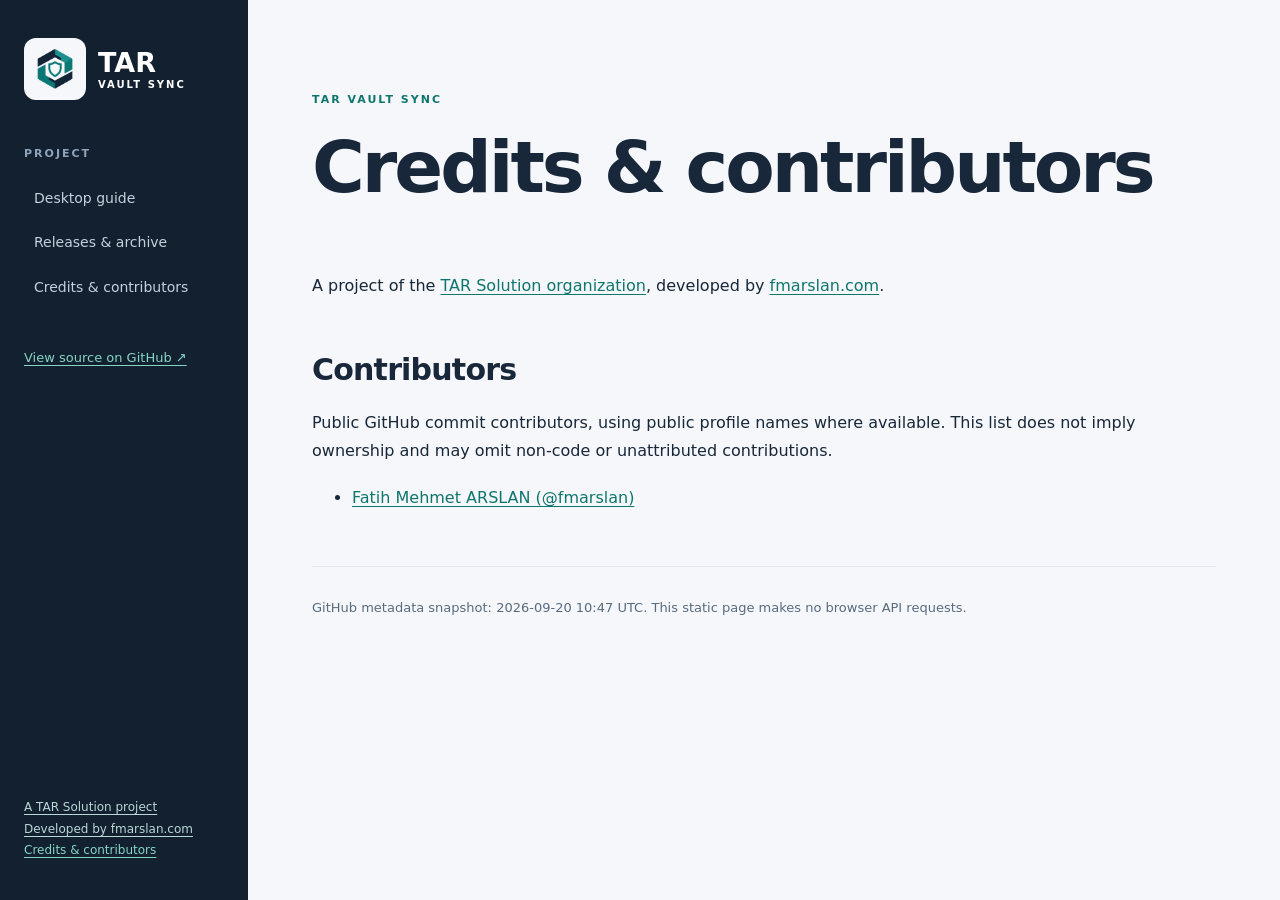
==== docs/credits.html @ ab5bdb99 "Add static docs credits and release catalogue" ====
<!doctype html>
<html lang="en"><head><meta charset="utf-8"><meta name="viewport" content="width=device-width, initial-scale=1"><title>TAR Vault Sync · Credits &amp; contributors</title><link rel="stylesheet" href="site.css"></head>
<body><aside><a class="brand" href="index.html"><img src="assets/mark.png" alt=""><span>TAR<small>VAULT SYNC</small></span></a><p class="eyebrow">PROJECT</p><nav aria-label="Documentation"><a href="index.html">Desktop guide</a><a href="releases.html">Releases &amp; archive</a><a href="credits.html">Credits &amp; contributors</a></nav><a class="repo" href="https://github.com/tarsolution/tarvaultsync">View source on GitHub ↗</a><div class="credits"><a href="https://tarsolution.com/">A TAR Solution project</a><a href="https://fmarslan.com/">Developed by fmarslan.com</a><a href="credits.html">Credits &amp; contributors</a></div></aside>
<main><header><p class="eyebrow">TAR VAULT SYNC</p><h1>Credits &amp; contributors</h1></header><p>A project of the <a href="https://github.com/tarsolution">TAR Solution organization</a>, developed by <a href="https://fmarslan.com/">fmarslan.com</a>.</p><section><h2>Contributors</h2><p>Public GitHub commit contributors, using public profile names where available. This list does not imply ownership and may omit non-code or unattributed contributions.</p><ul><li><a href="https://github.com/fmarslan">Fatih Mehmet ARSLAN (@fmarslan)</a></li></ul></section><footer>GitHub metadata snapshot: 2026-09-20 10:47 UTC. This static page makes no browser API requests.</footer></main></body></html>
---- docs/site.css ----
:root{color-scheme:light;--nav:#132030;--ink:#182739;--muted:#596b7f;--accent:#0f766e;--border:#e1e7ed;--canvas:#f5f7fa}*{box-sizing:border-box}html{scroll-behavior:smooth;scroll-padding-top:24px}body{margin:0;font:16px/1.7 system-ui,-apple-system,BlinkMacSystemFont,"Segoe UI",sans-serif;background:var(--canvas);color:var(--ink)}aside{position:fixed;inset:0 auto 0 0;width:248px;background:var(--nav);padding:38px 24px;color:#a8bacb;overflow:auto}.brand{display:flex;align-items:center;gap:12px;color:white!important;text-decoration:none;font-size:27px;font-weight:750;line-height:1.2}.brand img{width:62px;height:62px;background:#f5f7fa;border-radius:12px;padding:5px}.brand small{display:block;font-size:10px;letter-spacing:2px;font-weight:600}.eyebrow{font-size:11px;font-weight:750;letter-spacing:2px;color:var(--accent)}aside .eyebrow{margin-top:45px;color:#8da4bb}nav a{display:block;padding:9px 10px;margin:3px 0;color:#c3d0dd;text-decoration:none;font-size:14px;border-radius:6px}nav a:hover,nav a:focus-visible{background:#24404c;color:white}.repo{display:block;margin-top:35px;color:#85d5c5;font-size:13px}main{max-width:1220px;margin-left:248px;padding:50px 64px}header{padding:30px 0 25px}h1{font-size:clamp(42px,6vw,72px);letter-spacing:-3px;line-height:1.05;margin:20px 0 26px}h2{font-size:30px;letter-spacing:-.8px;line-height:1.3;margin:0 0 20px}h3{font-size:20px;margin-top:32px}.lead{max-width:680px;font-size:20px;color:var(--muted)}.notice{background:#fff5df;border-left:4px solid #c28b1c;border-radius:0 9px 9px 0;padding:18px 22px;font-size:14px}section{padding:35px 0;border-bottom:1px solid var(--border)}p,li,dd{max-width:850px}li{padding:4px 0}a{color:var(--accent);text-underline-offset:3px}a:focus-visible,summary:focus-visible{outline:3px solid #df9b2a;outline-offset:3px}code{background:#eaf0f3;border:1px solid #dae3e9;border-radius:4px;padding:2px 5px;font-size:.86em;overflow-wrap:anywhere}figure{margin:30px 0}figure img{display:block;width:100%;height:auto;max-height:720px;object-fit:contain;object-position:top;background:#e9eef2;border:1px solid #cfd9e1;border-radius:10px;box-shadow:0 10px 28px #13203012}figcaption{font-size:12px;color:var(--muted);margin:10px 2px}.table-wrap{overflow-x:auto;background:white;border:1px solid var(--border);border-radius:9px}table{width:100%;border-collapse:collapse;min-width:550px;text-align:left;font-size:14px}th{background:#e8f2ef;color:#165a53;padding:15px}td{padding:15px;border-top:1px solid var(--border);vertical-align:top}details{background:white;padding:16px 22px;border:1px solid var(--border);border-radius:8px}summary{cursor:pointer;font-weight:650}dt{font-weight:700;margin-top:22px}dd{margin:5px 0 18px;color:var(--muted)}footer{padding:30px 0 5px;color:var(--muted);font-size:13px}@media(max-width:900px){aside{position:static;width:auto;padding:24px}aside .eyebrow{margin-top:20px}nav{display:flex;flex-wrap:wrap;gap:2px}nav a{padding:6px 10px}.repo{margin-top:12px}main{margin-left:0;padding:20px 24px}h1{letter-spacing:-2px}h2{font-size:26px}}@media(prefers-reduced-motion:reduce){html{scroll-behavior:auto}}@media print{aside{display:none}main{margin:0;padding:0}figure img{max-height:500px}section{break-inside:avoid}a{color:inherit}}
:root aside{display:flex;flex-direction:column}.credits{margin-top:auto;padding-top:28px;font-size:12px;line-height:1.8}.credits a{display:block;color:#b9d7d6}.credits a:last-child{color:#85d5c5}.release-card{background:white;border:1px solid var(--border);border-radius:12px;padding:8px 24px 18px;margin:18px 0}.release-card h3{margin-top:16px}@media(max-width:900px){.credits{margin-top:18px}}
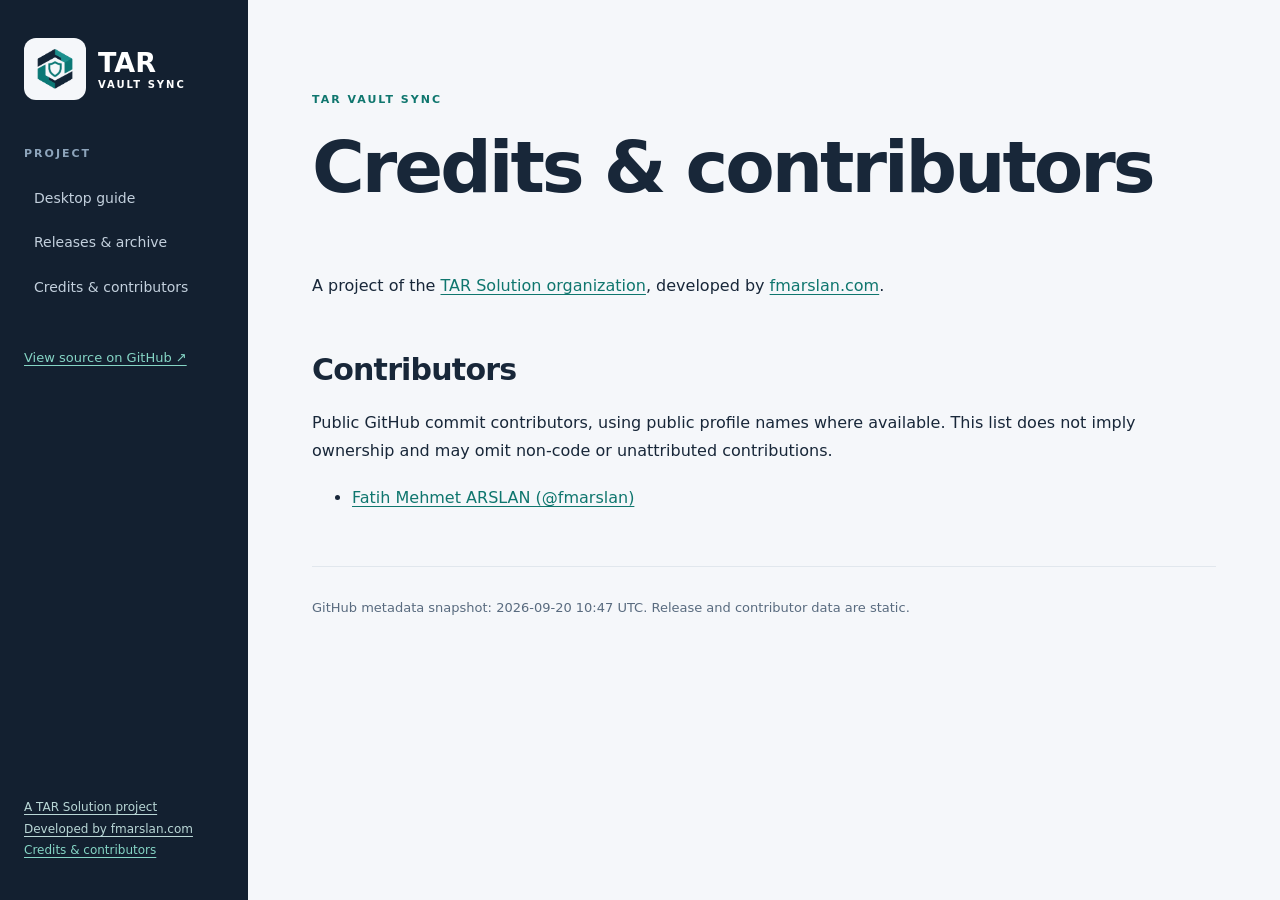
==== commit 2378a441: "Clarify static metadata and optional website analytics" ====
--- a/docs/credits.html
+++ b/docs/credits.html
@@ -1,4 +1,18 @@
 <!doctype html>
-<html lang="en"><head><meta charset="utf-8"><meta name="viewport" content="width=device-width, initial-scale=1"><title>TAR Vault Sync · Credits &amp; contributors</title><link rel="stylesheet" href="site.css"></head>
+<html lang="en"><head><meta charset="utf-8"><meta name="viewport" content="width=device-width, initial-scale=1"><title>TAR Vault Sync · Credits &amp; contributors</title><link rel="stylesheet" href="site.css">
+<link rel="icon" type="image/png" href="assets/mark.png">
+<script defer src="assets/analytics.js"></script>
+<meta property="og:type" content="website">
+<meta property="og:site_name" content="TAR Vault Sync">
+<meta property="og:title" content="TAR Vault Sync">
+<meta property="og:description" content="Local-first encrypted vaults and secure secret synchronization.">
+<meta property="og:image" content="https://tarvault.tarsolution.com/assets/mark.png">
+<meta property="og:image:alt" content="TAR Vault Sync logo">
+<meta name="twitter:card" content="summary">
+<meta name="twitter:title" content="TAR Vault Sync">
+<meta name="twitter:description" content="Local-first encrypted vaults and secure secret synchronization.">
+<meta name="twitter:image" content="https://tarvault.tarsolution.com/assets/mark.png">
+<meta name="twitter:image:alt" content="TAR Vault Sync logo">
+</head>
 <body><aside><a class="brand" href="index.html"><img src="assets/mark.png" alt=""><span>TAR<small>VAULT SYNC</small></span></a><p class="eyebrow">PROJECT</p><nav aria-label="Documentation"><a href="index.html">Desktop guide</a><a href="releases.html">Releases &amp; archive</a><a href="credits.html">Credits &amp; contributors</a></nav><a class="repo" href="https://github.com/tarsolution/tarvaultsync">View source on GitHub ↗</a><div class="credits"><a href="https://tarsolution.com/">A TAR Solution project</a><a href="https://fmarslan.com/">Developed by fmarslan.com</a><a href="credits.html">Credits &amp; contributors</a></div></aside>
-<main><header><p class="eyebrow">TAR VAULT SYNC</p><h1>Credits &amp; contributors</h1></header><p>A project of the <a href="https://github.com/tarsolution">TAR Solution organization</a>, developed by <a href="https://fmarslan.com/">fmarslan.com</a>.</p><section><h2>Contributors</h2><p>Public GitHub commit contributors, using public profile names where available. This list does not imply ownership and may omit non-code or unattributed contributions.</p><ul><li><a href="https://github.com/fmarslan">Fatih Mehmet ARSLAN (@fmarslan)</a></li></ul></section><footer>GitHub metadata snapshot: 2026-09-20 10:47 UTC. This static page makes no browser API requests.</footer></main></body></html>
+<main><header><p class="eyebrow">TAR VAULT SYNC</p><h1>Credits &amp; contributors</h1></header><p>A project of the <a href="https://github.com/tarsolution">TAR Solution organization</a>, developed by <a href="https://fmarslan.com/">fmarslan.com</a>.</p><section><h2>Contributors</h2><p>Public GitHub commit contributors, using public profile names where available. This list does not imply ownership and may omit non-code or unattributed contributions.</p><ul><li><a href="https://github.com/fmarslan">Fatih Mehmet ARSLAN (@fmarslan)</a></li></ul></section><footer>GitHub metadata snapshot: 2026-09-20 10:47 UTC. Release and contributor data are static.</footer></main></body></html>
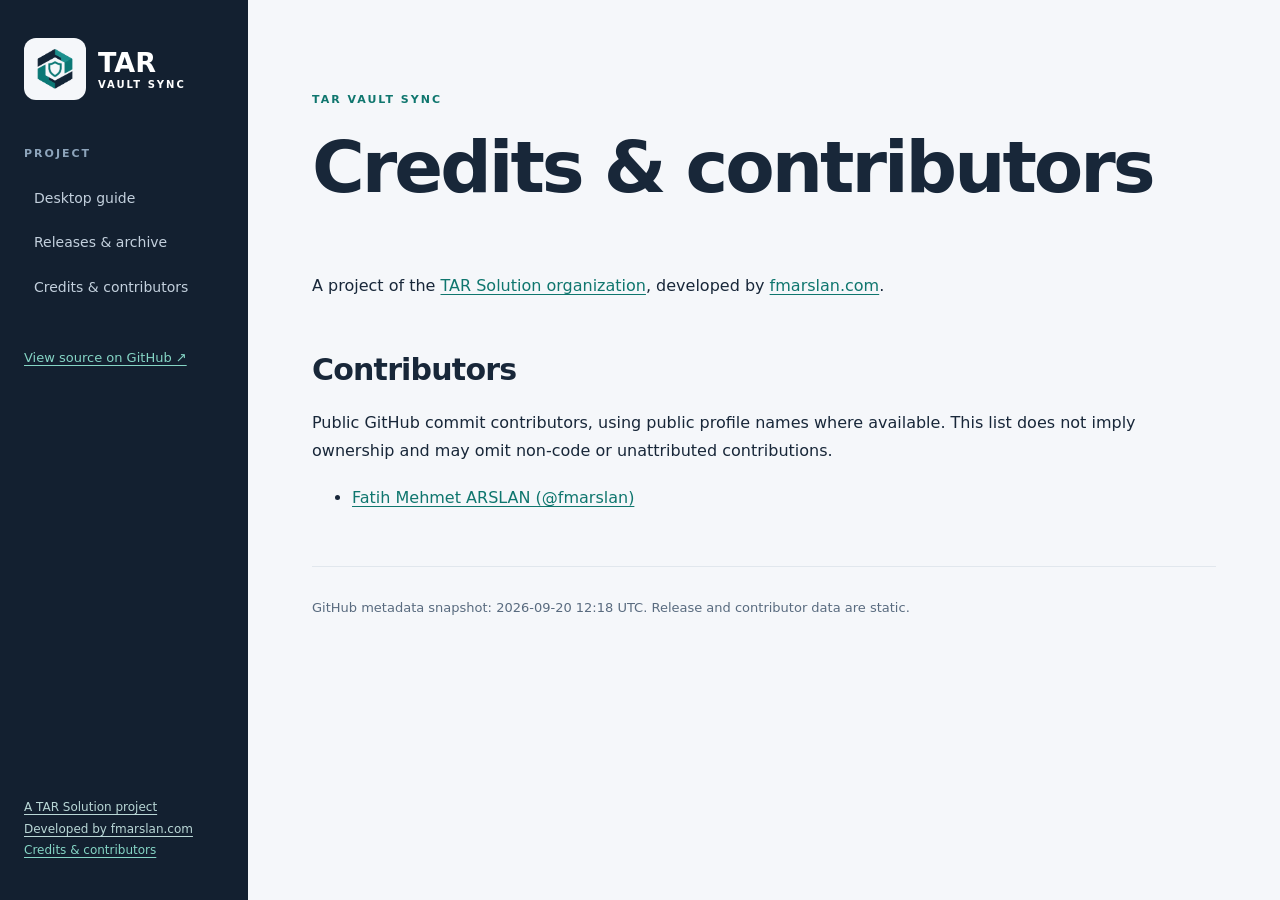
==== commit b23a1afa: "Refresh static catalogue for v0.1.0-rc.1" ====
--- a/docs/credits.html
+++ b/docs/credits.html
@@ -15,4 +15,4 @@
 <meta name="twitter:image:alt" content="TAR Vault Sync logo">
 </head>
 <body><aside><a class="brand" href="index.html"><img src="assets/mark.png" alt=""><span>TAR<small>VAULT SYNC</small></span></a><p class="eyebrow">PROJECT</p><nav aria-label="Documentation"><a href="index.html">Desktop guide</a><a href="releases.html">Releases &amp; archive</a><a href="credits.html">Credits &amp; contributors</a></nav><a class="repo" href="https://github.com/tarsolution/tarvaultsync">View source on GitHub ↗</a><div class="credits"><a href="https://tarsolution.com/">A TAR Solution project</a><a href="https://fmarslan.com/">Developed by fmarslan.com</a><a href="credits.html">Credits &amp; contributors</a></div></aside>
-<main><header><p class="eyebrow">TAR VAULT SYNC</p><h1>Credits &amp; contributors</h1></header><p>A project of the <a href="https://github.com/tarsolution">TAR Solution organization</a>, developed by <a href="https://fmarslan.com/">fmarslan.com</a>.</p><section><h2>Contributors</h2><p>Public GitHub commit contributors, using public profile names where available. This list does not imply ownership and may omit non-code or unattributed contributions.</p><ul><li><a href="https://github.com/fmarslan">Fatih Mehmet ARSLAN (@fmarslan)</a></li></ul></section><footer>GitHub metadata snapshot: 2026-09-20 10:47 UTC. Release and contributor data are static.</footer></main></body></html>
+<main><header><p class="eyebrow">TAR VAULT SYNC</p><h1>Credits &amp; contributors</h1></header><p>A project of the <a href="https://github.com/tarsolution">TAR Solution organization</a>, developed by <a href="https://fmarslan.com/">fmarslan.com</a>.</p><section><h2>Contributors</h2><p>Public GitHub commit contributors, using public profile names where available. This list does not imply ownership and may omit non-code or unattributed contributions.</p><ul><li><a href="https://github.com/fmarslan">Fatih Mehmet ARSLAN (@fmarslan)</a></li></ul></section><footer>GitHub metadata snapshot: 2026-09-20 12:18 UTC. Release and contributor data are static.</footer></main></body></html>
